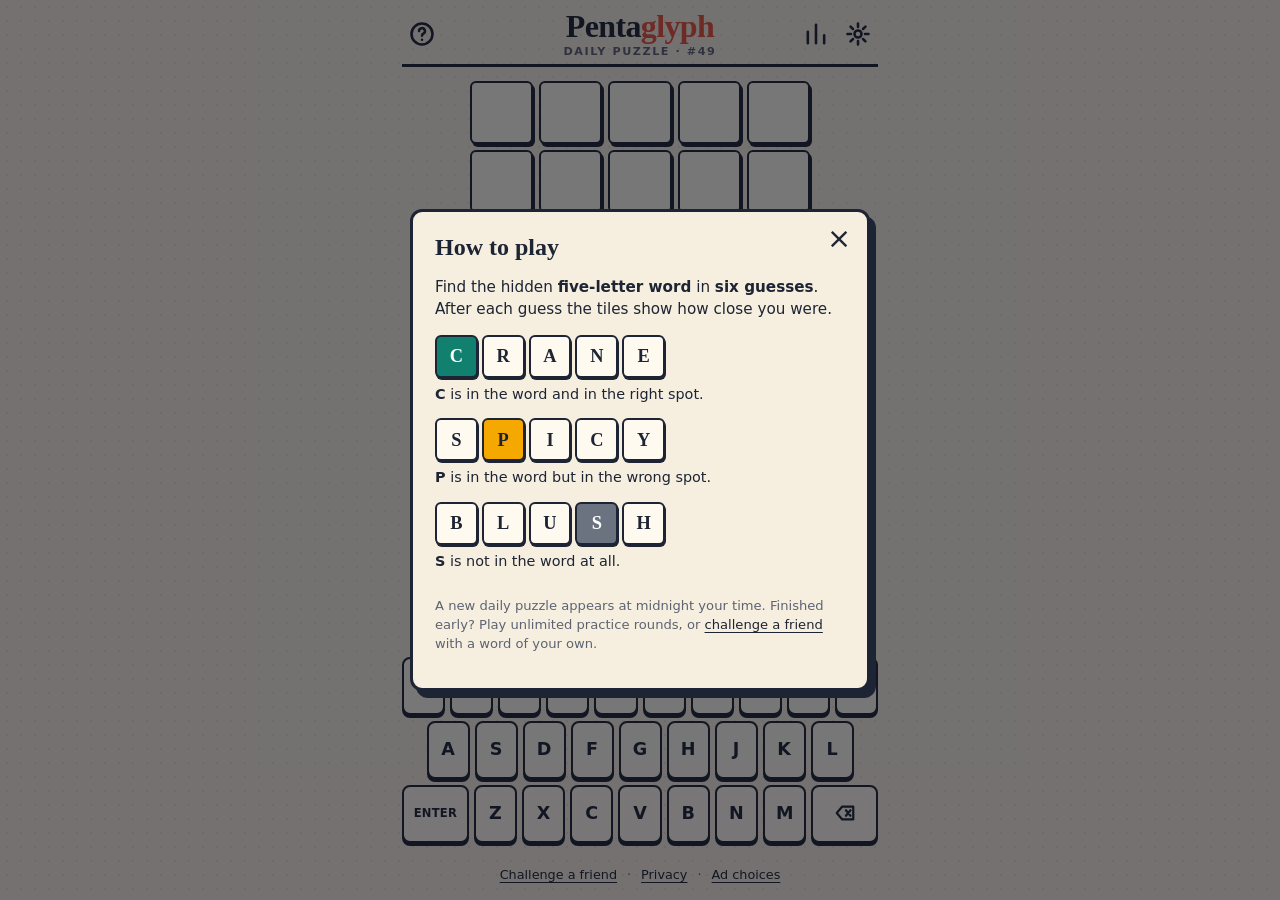
==== public/index.html @ b811a53d "Pentaglyph: daily five-letter word game Co-Authored-By: Claude Sonnet 5.5 <noreply@anthropic.com>" ====
<!doctype html>
<html lang="en">
<head>
<meta charset="utf-8">
<meta name="viewport" content="width=device-width, initial-scale=1, viewport-fit=cover">
<title>Pentaglyph – the daily five-letter word game</title>
<meta name="description" content="Pentaglyph is a free daily word puzzle. Crack the hidden five-letter word in six guesses, then challenge your friends.">
<meta name="theme-color" content="#f6efe0">
<link rel="manifest" href="manifest.webmanifest">
<link rel="icon" href="icon.svg" type="image/svg+xml">
<link rel="apple-touch-icon" href="icon-192.png">
<link rel="canonical" href="https://example.com/">

<!-- Social previews: replace example.com with your domain -->
<meta property="og:type" content="website">
<meta property="og:site_name" content="Pentaglyph">
<meta property="og:title" content="Pentaglyph – can you crack today's word?">
<meta property="og:description" content="One five-letter word. Six guesses. Free daily puzzle – challenge your friends.">
<meta property="og:url" content="https://example.com/">
<meta property="og:image" content="https://example.com/og.png">
<meta name="twitter:card" content="summary_large_image">
<meta name="twitter:image" content="https://example.com/og.png">

<link rel="stylesheet" href="style.css">
</head>
<body class="ads-off">
<div class="page">

  <aside class="side side-left" aria-label="Advertisement"><div class="ad-slot" data-slot="side"><span class="ad-label">Advertisement</span></div></aside>

  <div class="app">
    <header class="top">
      <button class="icon-btn" id="btn-help" aria-label="How to play"><svg viewBox="0 0 24 24" aria-hidden="true"><circle cx="12" cy="12" r="9"/><path d="M9.5 9.5a2.5 2.5 0 1 1 3.6 2.2c-.7.4-1.1.9-1.1 1.8M12 17h.01"/></svg></button>
      <div class="brand">
        <h1 class="logo">Penta<span>glyph</span></h1>
        <p class="mode" id="mode-label">Daily puzzle</p>
      </div>
      <div class="top-right">
        <button class="icon-btn" id="btn-stats" aria-label="Stats and results"><svg viewBox="0 0 24 24" aria-hidden="true"><path d="M5 20V10M12 20V4M19 20v-7"/></svg></button>
        <button class="icon-btn" id="btn-settings" aria-label="Settings"><svg viewBox="0 0 24 24" aria-hidden="true"><circle cx="12" cy="12" r="3"/><path d="M12 3v3M12 18v3M3 12h3M18 12h3M5.6 5.6l2.1 2.1M16.3 16.3l2.1 2.1M18.4 5.6l-2.1 2.1M7.7 16.3l-2.1 2.1"/></svg></button>
      </div>
    </header>

    <div class="ad-slot ad-top" data-slot="top" aria-label="Advertisement"><span class="ad-label">Advertisement</span></div>

    <main class="game">
      <div id="board" class="board" role="grid" aria-label="Guess board"></div>
      <div id="live" class="sr-only" aria-live="polite"></div>
      <div id="keyboard" class="keyboard" aria-label="On-screen keyboard"></div>
    </main>

    <div class="ad-slot ad-bottom" data-slot="bottom" aria-label="Advertisement"><span class="ad-label">Advertisement</span></div>

    <footer class="foot">
      <button class="link" id="btn-challenge">Challenge a friend</button>
      <span aria-hidden="true">·</span>
      <a href="privacy.html">Privacy</a>
      <span aria-hidden="true">·</span>
      <button class="link" id="btn-cookies">Ad choices</button>
    </footer>
  </div>

  <aside class="side side-right" aria-label="Advertisement"><div class="ad-slot" data-slot="side"><span class="ad-label">Advertisement</span></div></aside>
</div>

<div id="toasts" class="toasts" aria-hidden="true"></div>
<canvas id="confetti" aria-hidden="true"></canvas>

<!-- How to play -->
<dialog id="dlg-help">
  <form method="dialog"><button class="close" aria-label="Close">×</button></form>
  <h2>How to play</h2>
  <p>Find the hidden <strong>five-letter word</strong> in <strong>six guesses</strong>. After each guess the tiles show how close you were.</p>
  <div class="ex">
    <div class="row"><b class="t correct">C</b><b class="t">R</b><b class="t">A</b><b class="t">N</b><b class="t">E</b></div>
    <p><strong>C</strong> is in the word and in the right spot.</p>
    <div class="row"><b class="t">S</b><b class="t present">P</b><b class="t">I</b><b class="t">C</b><b class="t">Y</b></div>
    <p><strong>P</strong> is in the word but in the wrong spot.</p>
    <div class="row"><b class="t">B</b><b class="t">L</b><b class="t">U</b><b class="t absent">S</b><b class="t">H</b></div>
    <p><strong>S</strong> is not in the word at all.</p>
  </div>
  <p class="small">A new daily puzzle appears at midnight your time. Finished early? Play unlimited practice rounds, or <button class="link" data-open="dlg-challenge">challenge a friend</button> with a word of your own.</p>
</dialog>

<!-- Stats / result -->
<dialog id="dlg-stats">
  <form method="dialog"><button class="close" aria-label="Close">×</button></form>
  <h2 id="result-title">Your stats</h2>
  <p id="result-sub" class="result-sub" hidden></p>
  <div class="stats-grid">
    <div><b id="st-played">0</b><span>Played</span></div>
    <div><b id="st-win">0</b><span>Win %</span></div>
    <div><b id="st-streak">0</b><span>Streak</span></div>
    <div><b id="st-max">0</b><span>Best</span></div>
  </div>
  <h3>Guess distribution</h3>
  <div id="dist" class="dist"></div>
  <div id="result-actions" class="actions" hidden>
    <button class="btn primary" id="btn-share">Share result</button>
    <button class="btn" id="btn-story">Save story image</button>
  </div>
  <div class="actions">
    <button class="btn" id="btn-practice">Play a practice round</button>
    <button class="btn" data-open="dlg-challenge">Challenge a friend</button>
  </div>
  <p id="next-daily" class="small center" hidden>Next daily puzzle in <b id="countdown">--:--:--</b></p>
  <div class="ad-slot ad-result" data-slot="result"><span class="ad-label">Advertisement</span></div>
</dialog>

<!-- Settings -->
<dialog id="dlg-settings">
  <form method="dialog"><button class="close" aria-label="Close">×</button></form>
  <h2>Settings</h2>
  <label class="set"><span><b>Hard mode</b><small>Revealed hints must be used in later guesses.</small></span><input type="checkbox" id="set-hard"></label>
  <label class="set"><span><b>Colour-blind marks</b><small>Adds a symbol to correct and misplaced tiles.</small></span><input type="checkbox" id="set-marks"></label>
  <label class="set"><span><b>Theme</b><small>Match your device or pick one.</small></span>
    <select id="set-theme"><option value="auto">Auto</option><option value="light">Light</option><option value="dark">Dark</option></select></label>
  <label class="set"><span><b>Reduce motion</b><small>Skip flips and confetti.</small></span><input type="checkbox" id="set-motion"></label>
</dialog>

<!-- Challenge -->
<dialog id="dlg-challenge">
  <form method="dialog"><button class="close" aria-label="Close">×</button></form>
  <h2>Challenge a friend</h2>
  <p>Pick any five-letter word. We'll make a link – your friend gets six guesses to crack it.</p>
  <input id="challenge-word" class="word-input" maxlength="5" autocomplete="off" autocapitalize="characters" spellcheck="false" placeholder="YOURS" aria-label="Your secret word">
  <p id="challenge-msg" class="small" role="status"></p>
  <div class="actions"><button class="btn primary" id="btn-challenge-go">Create link</button></div>
</dialog>

<!-- Consent banner -->
<div id="consent" class="consent" role="dialog" aria-label="Cookie and ads choices" hidden>
  <p>We show ads to keep Pentaglyph free. Ads may use cookies to personalise what you see. See our <a href="privacy.html">privacy policy</a>.</p>
  <div class="consent-btns">
    <button class="btn" id="consent-no">Non-personalised</button>
    <button class="btn primary" id="consent-yes">Accept</button>
  </div>
</div>

<script src="config.js"></script>
<script src="words.js"></script>
<script src="game.js"></script>
<script src="ads.js"></script>
</body>
</html>
---- public/style.css ----
/* Pentaglyph – print-shop / risograph look */
:root {
  --paper: #f6efe0;
  --paper-2: #fffaf0;
  --ink: #1d2433;
  --muted: #5d6372;
  --correct: #12806f;
  --present: #f5a800;
  --absent: #6b7280;
  --on-correct: #fff;
  --on-present: #1d2433;
  --on-absent: #fff;
  --accent: #e8503a;
  --dot: rgba(29, 36, 51, .07);
  --font-head: "Rockwell", "Roboto Slab", "Zilla Slab", Georgia, "Times New Roman", serif;
  --font-body: system-ui, -apple-system, "Segoe UI", Roboto, "Helvetica Neue", Arial, sans-serif;
}
@media (prefers-color-scheme: dark) {
  :root:not([data-theme="light"]) { --paper: #161a26; --paper-2: #222839; --ink: #f3ecdc; --muted: #a2a8b8; --absent: #3d4558; --dot: rgba(243, 236, 220, .06); --correct: #1aa08c; }
}
:root[data-theme="dark"] { --paper: #161a26; --paper-2: #222839; --ink: #f3ecdc; --muted: #a2a8b8; --absent: #3d4558; --dot: rgba(243, 236, 220, .06); --correct: #1aa08c; }

* { box-sizing: border-box; }
html { -webkit-text-size-adjust: 100%; }
body {
  margin: 0; min-height: 100dvh;
  background-color: var(--paper);
  background-image: radial-gradient(var(--dot) 1.2px, transparent 1.4px);
  background-size: 14px 14px;
  color: var(--ink); font-family: var(--font-body);
  -webkit-tap-highlight-color: transparent;
}
button { font: inherit; color: inherit; cursor: pointer; touch-action: manipulation; }
.sr-only { position: absolute; width: 1px; height: 1px; overflow: hidden; clip: rect(0 0 0 0); white-space: nowrap; }

.page { display: flex; justify-content: center; gap: 16px; min-height: 100dvh; }
.app { width: 100%; max-width: 500px; display: flex; flex-direction: column; padding: 0 12px env(safe-area-inset-bottom); }

/* ---------- header ---------- */
.top { display: grid; grid-template-columns: 1fr auto 1fr; align-items: center; padding: 10px 0 6px; border-bottom: 3px solid var(--ink); }
.top-right { display: flex; justify-content: flex-end; gap: 2px; }
.brand { text-align: center; }
.logo { margin: 0; font-family: var(--font-head); font-weight: 900; font-size: clamp(1.5rem, 6vw, 2rem); letter-spacing: -.02em; line-height: 1; }
.logo span { color: var(--accent); }
.mode { margin: 3px 0 0; font-size: .7rem; letter-spacing: .14em; text-transform: uppercase; color: var(--muted); font-weight: 700; }
.icon-btn { background: none; border: 0; padding: 6px; border-radius: 8px; width: 40px; height: 40px; }
.icon-btn svg { width: 100%; height: 100%; fill: none; stroke: var(--ink); stroke-width: 2.2; stroke-linecap: round; stroke-linejoin: round; }
.icon-btn:hover, .icon-btn:focus-visible { background: var(--dot); }
:focus-visible { outline: 3px solid var(--accent); outline-offset: 2px; }

/* ---------- game ---------- */
.game { flex: 1 0 auto; display: flex; flex-direction: column; align-items: center; justify-content: space-between; gap: 14px; padding: 14px 0 10px; min-height: calc(100dvh - 130px); }
.board {
  display: grid; grid-template-rows: repeat(6, 1fr); gap: 6px;
  width: min(340px, 100%, calc((100dvh - 330px) * 5 / 6));
  min-width: 200px; aspect-ratio: 5 / 6;
}
.row { display: grid; grid-template-columns: repeat(5, 1fr); gap: 6px; }
.row.shake { animation: shake .5s; }
.tile, .t {
  display: grid; place-items: center; aspect-ratio: 1; min-width: 0;
  border: 2.5px solid var(--ink); border-radius: 6px; background: var(--paper-2);
  font: 900 clamp(1.4rem, 7vw, 2.1rem)/1 var(--font-head); text-transform: uppercase;
  box-shadow: 2px 3px 0 var(--ink); position: relative; user-select: none;
}
.tile[data-letter]:not([data-letter=""]) { animation: pop .12s; }
.tile[data-state], .t.correct, .t.present, .t.absent { border-color: var(--ink); }
[data-state="correct"], .t.correct { background: var(--correct); color: var(--on-correct); }
[data-state="present"], .t.present { background: var(--present); color: var(--on-present); }
[data-state="absent"], .t.absent { background: var(--absent); color: var(--on-absent); }
.tile.flip { animation: flip .55s ease-in-out both; }
.tile.bounce { animation: bounce .6s ease both; }

/* colour-blind marks */
.marks [data-state="correct"]::after, .marks .t.correct::after { content: ""; position: absolute; top: 3px; right: 3px; width: 9px; height: 9px; background: currentColor; }
.marks [data-state="present"]::after, .marks .t.present::after { content: ""; position: absolute; top: 3px; right: 3px; width: 9px; height: 9px; border-radius: 50%; border: 2.5px solid currentColor; }
.marks [data-state="absent"]::before, .marks .t.absent::before { content: ""; position: absolute; inset: 0; background: repeating-linear-gradient(135deg, transparent 0 6px, rgba(255,255,255,.14) 6px 8px); border-radius: 4px; }

/* ---------- keyboard ---------- */
.keyboard { width: 100%; display: grid; gap: 6px; }
.krow { display: flex; justify-content: center; gap: 5px; }
.key {
  flex: 1 1 0; min-width: 0; height: clamp(46px, 7.4dvh, 58px);
  border: 2.5px solid var(--ink); border-radius: 8px; background: var(--paper-2);
  font: 800 clamp(.85rem, 3.6vw, 1.1rem)/1 var(--font-body); text-transform: uppercase;
  box-shadow: 0 3px 0 var(--ink); padding: 0; position: relative; top: 0;
}
.key:active { top: 3px; box-shadow: 0 0 0 var(--ink); }
.key.wide { flex: 1.6 1 0; font-size: .72rem; letter-spacing: .02em; }
.key.spacer { flex: .5 1 0; visibility: hidden; box-shadow: none; border: 0; }
.key[data-state="correct"] { background: var(--correct); color: var(--on-correct); }
.key[data-state="present"] { background: var(--present); color: var(--on-present); }
.key[data-state="absent"] { background: var(--absent); color: var(--on-absent); opacity: .85; }
.marks .key[data-state="correct"]::after { content: ""; position: absolute; top: 3px; right: 3px; width: 6px; height: 6px; background: currentColor; }
.marks .key[data-state="present"]::after { content: ""; position: absolute; top: 3px; right: 3px; width: 6px; height: 6px; border-radius: 50%; border: 2px solid currentColor; }

/* ---------- footer ---------- */
.foot { display: flex; justify-content: center; gap: 10px; padding: 14px 0 18px; font-size: .8rem; color: var(--muted); }
.foot a, .link { color: var(--ink); text-decoration: underline; text-underline-offset: 3px; background: none; border: 0; padding: 0; font-size: inherit; }

/* ---------- ads (hidden until enabled in config.js) ---------- */
.ad-slot { display: none; position: relative; overflow: hidden; background: color-mix(in srgb, var(--ink) 4%, transparent); border: 1px dashed color-mix(in srgb, var(--ink) 18%, transparent); border-radius: 6px; text-align: center; }
.ad-label { position: absolute; top: 2px; left: 6px; font-size: .6rem; letter-spacing: .1em; text-transform: uppercase; color: var(--muted); }
.ads-on .ad-top, .ads-on .ad-bottom, .ads-on .ad-result { display: block; }
.ad-top { min-height: 60px; max-height: 100px; margin-top: 10px; }
.ad-bottom { min-height: 100px; margin: 24px 0 0; }
.ad-result { min-height: 100px; margin-top: 26px; }
.ad-slot ins { display: block; width: 100%; }
.ad-slot[data-filled="0"] { display: none !important; }
.side { display: none; width: 160px; padding-top: 80px; }
@media (min-width: 1100px) { .ads-on .side { display: block; } .side .ad-slot { display: block; min-height: 600px; position: sticky; top: 20px; } }
@media (max-height: 780px) { .ad-top { display: none !important; } }
@media (min-height: 781px) { .ads-on .game { min-height: calc(100dvh - 215px); } .ads-on .board { width: min(340px, 100%, calc((100dvh - 420px) * 5 / 6)); } }

/* ---------- dialogs ---------- */
dialog {
  width: min(460px, calc(100vw - 24px)); max-height: calc(100dvh - 24px); overflow: auto;
  border: 3px solid var(--ink); border-radius: 12px; background: var(--paper); color: var(--ink);
  box-shadow: 6px 7px 0 var(--ink); padding: 22px 22px 22px; font-size: .95rem; line-height: 1.45;
}
dialog:focus { outline: none; }
dialog::backdrop { background: rgba(10, 12, 20, .55); }
dialog h2 { margin: 0 0 10px; font: 900 1.5rem/1.1 var(--font-head); }
dialog h3 { margin: 18px 0 8px; font-size: .75rem; letter-spacing: .12em; text-transform: uppercase; }
.close { position: absolute; top: 8px; right: 10px; width: 36px; height: 36px; font-size: 1.8rem; line-height: 1; background: none; border: 0; }
.small { font-size: .82rem; color: var(--muted); }
.center { text-align: center; }
.ex { display: grid; gap: 4px; margin: 14px 0; }
.ex p { margin: 2px 0 10px; font-size: .9rem; }
.ex .row { max-width: 230px; gap: 4px; }
.ex .t { font-size: 1.15rem; box-shadow: 1px 2px 0 var(--ink); border-width: 2px; }
.result-sub { margin: -4px 0 8px; font-weight: 700; }

.stats-grid { display: grid; grid-template-columns: repeat(4, 1fr); gap: 8px; text-align: center; margin: 12px 0; }
.stats-grid b { display: block; font: 900 1.9rem/1 var(--font-head); }
.stats-grid span { font-size: .68rem; letter-spacing: .08em; text-transform: uppercase; color: var(--muted); }
.dist { display: grid; gap: 4px; }
.dist div { display: flex; align-items: center; gap: 8px; font-size: .8rem; font-weight: 700; }
.dist i { display: block; min-width: 22px; padding: 2px 6px; text-align: right; font-style: normal; background: var(--absent); color: #fff; border: 2px solid var(--ink); border-radius: 4px; }
.dist .hl { background: var(--correct); }

.actions { display: flex; flex-wrap: wrap; gap: 8px; margin-top: 16px; }
.btn { flex: 1 1 140px; padding: 12px 14px; border: 2.5px solid var(--ink); border-radius: 8px; background: var(--paper-2); font-weight: 800; box-shadow: 0 3px 0 var(--ink); position: relative; }
.btn:active { top: 3px; box-shadow: none; }
.btn.primary { background: var(--accent); color: #fff; }
.btn:disabled { opacity: .5; }

.set { display: flex; justify-content: space-between; align-items: center; gap: 12px; padding: 12px 0; border-top: 2px dashed color-mix(in srgb, var(--ink) 25%, transparent); }
.set small { display: block; color: var(--muted); font-size: .78rem; margin-top: 2px; }
.set input[type=checkbox] { width: 22px; height: 22px; accent-color: var(--correct); }
.set select { font: inherit; padding: 6px 8px; border: 2px solid var(--ink); border-radius: 6px; background: var(--paper-2); color: var(--ink); }
.word-input { width: 100%; margin-top: 8px; padding: 12px; text-align: center; text-transform: uppercase; letter-spacing: .4em; font: 900 1.6rem var(--font-head); border: 3px solid var(--ink); border-radius: 8px; background: var(--paper-2); color: var(--ink); }

/* ---------- toasts, consent, confetti ---------- */
.toasts { position: fixed; top: 76px; left: 50%; transform: translateX(-50%); display: grid; gap: 8px; z-index: 50; pointer-events: none; width: max-content; max-width: 92vw; }
.toast { background: var(--ink); color: var(--paper); padding: 10px 16px; border-radius: 8px; font-weight: 800; text-align: center; animation: toast-in .2s; }
.toast.out { opacity: 0; transition: opacity .3s; }
#confetti { position: fixed; inset: 0; width: 100%; height: 100%; pointer-events: none; z-index: 60; }
.consent { position: fixed; left: 12px; right: 12px; bottom: 12px; max-width: 520px; margin: 0 auto; z-index: 70; background: var(--paper); border: 3px solid var(--ink); border-radius: 12px; box-shadow: 4px 5px 0 var(--ink); padding: 14px 16px; font-size: .85rem; }
.consent[hidden] { display: none; }
.consent p { margin: 0 0 10px; }
.consent-btns { display: flex; gap: 8px; }
.consent .btn { padding: 9px 10px; flex: 1; }

/* ---------- motion ---------- */
@keyframes pop { 50% { transform: scale(1.1); } }
@keyframes flip { 0% { transform: rotateX(0); } 50% { transform: rotateX(90deg); } 100% { transform: rotateX(0); } }
@keyframes shake { 20%, 60% { transform: translateX(-6px); } 40%, 80% { transform: translateX(6px); } }
@keyframes bounce { 0%, 20% { transform: translateY(0); } 40% { transform: translateY(-14px); } 55% { transform: translateY(2px); } 70% { transform: translateY(-6px); } 100% { transform: translateY(0); } }
@keyframes toast-in { from { opacity: 0; transform: translateY(-8px); } }
.reduce *, .reduce *::before, .reduce *::after { animation-duration: .01ms !important; animation-delay: 0s !important; transition-duration: .01ms !important; }
@media (prefers-reduced-motion: reduce) { .tile.flip, .tile.bounce, .row.shake { animation-duration: .01ms; } }

/* legal pages */
.doc { max-width: 680px; margin: 0 auto; padding: 24px 16px 60px; line-height: 1.6; }
.doc h1 { font-family: var(--font-head); }
.doc a { color: var(--accent); }
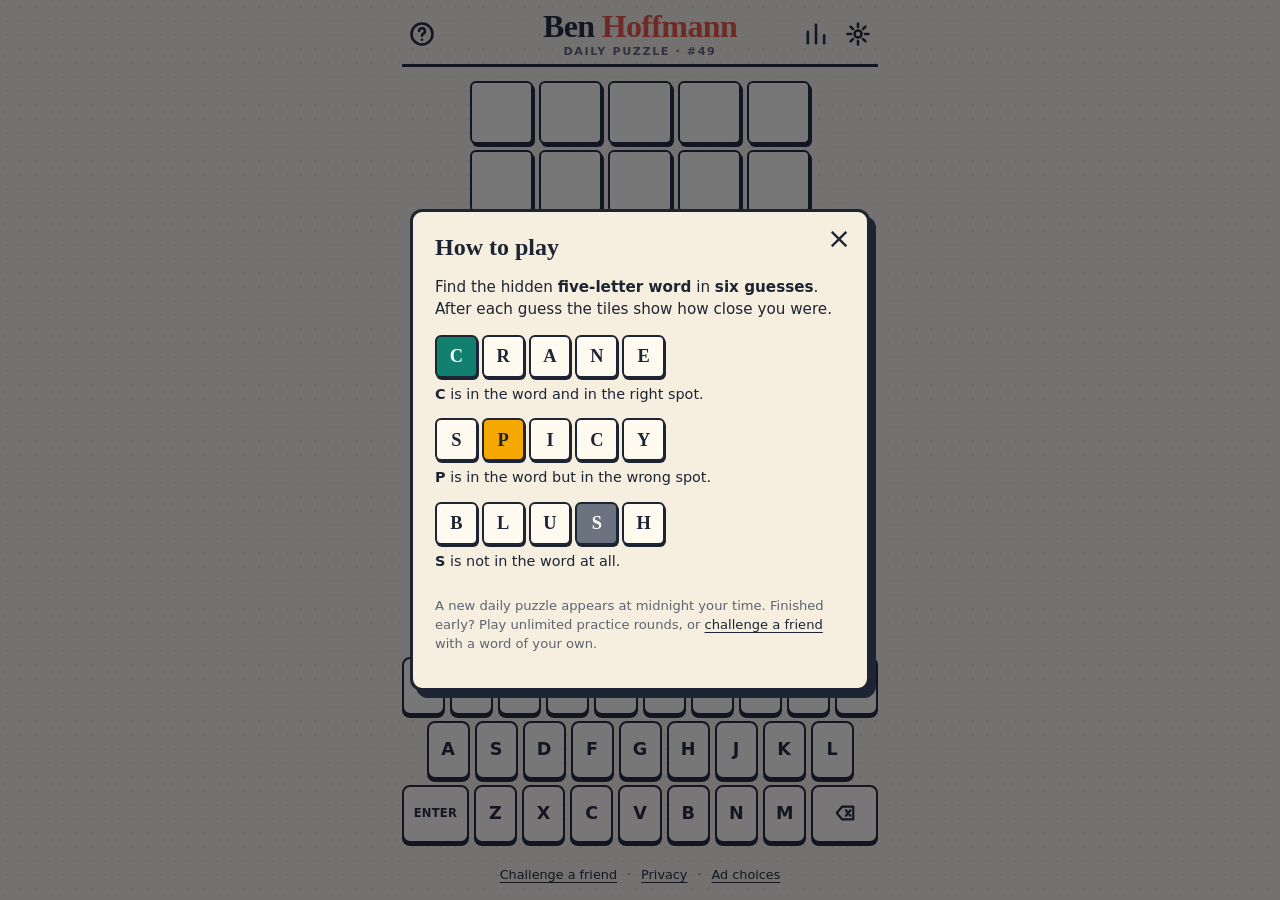
==== commit af9e0776: "Rename site from Pentaglyph to Ben Hoffmann everywhere Page title, logo, social tags, PWA name, shar" ====
--- a/public/index.html
+++ b/public/index.html
@@ -3,8 +3,8 @@
 <head>
 <meta charset="utf-8">
 <meta name="viewport" content="width=device-width, initial-scale=1, viewport-fit=cover">
-<title>Pentaglyph – the daily five-letter word game</title>
-<meta name="description" content="Pentaglyph is a free daily word puzzle. Crack the hidden five-letter word in six guesses, then challenge your friends.">
+<title>Ben Hoffmann</title>
+<meta name="description" content="Ben Hoffmann is a free daily word puzzle. Crack the hidden five-letter word in six guesses, then challenge your friends.">
 <meta name="theme-color" content="#f6efe0">
 <link rel="manifest" href="manifest.webmanifest">
 <link rel="icon" href="icon.svg" type="image/svg+xml">
@@ -13,8 +13,8 @@
 
 <!-- Social previews: replace example.com with your domain -->
 <meta property="og:type" content="website">
-<meta property="og:site_name" content="Pentaglyph">
-<meta property="og:title" content="Pentaglyph – can you crack today's word?">
+<meta property="og:site_name" content="Ben Hoffmann">
+<meta property="og:title" content="Ben Hoffmann – can you crack today's word?">
 <meta property="og:description" content="One five-letter word. Six guesses. Free daily puzzle – challenge your friends.">
 <meta property="og:url" content="https://example.com/">
 <meta property="og:image" content="https://example.com/og.png">
@@ -32,7 +32,7 @@
     <header class="top">
       <button class="icon-btn" id="btn-help" aria-label="How to play"><svg viewBox="0 0 24 24" aria-hidden="true"><circle cx="12" cy="12" r="9"/><path d="M9.5 9.5a2.5 2.5 0 1 1 3.6 2.2c-.7.4-1.1.9-1.1 1.8M12 17h.01"/></svg></button>
       <div class="brand">
-        <h1 class="logo">Penta<span>glyph</span></h1>
+        <h1 class="logo">Ben <span>Hoffmann</span></h1>
         <p class="mode" id="mode-label">Daily puzzle</p>
       </div>
       <div class="top-right">
@@ -130,7 +130,7 @@
 
 <!-- Consent banner -->
 <div id="consent" class="consent" role="dialog" aria-label="Cookie and ads choices" hidden>
-  <p>We show ads to keep Pentaglyph free. Ads may use cookies to personalise what you see. See our <a href="privacy.html">privacy policy</a>.</p>
+  <p>We show ads to keep Ben Hoffmann free. Ads may use cookies to personalise what you see. See our <a href="privacy.html">privacy policy</a>.</p>
   <div class="consent-btns">
     <button class="btn" id="consent-no">Non-personalised</button>
     <button class="btn primary" id="consent-yes">Accept</button>
--- a/public/style.css
+++ b/public/style.css
@@ -1,4 +1,4 @@
-/* Pentaglyph – print-shop / risograph look */
+/* Ben Hoffmann – print-shop / risograph look */
 :root {
   --paper: #f6efe0;
   --paper-2: #fffaf0;
